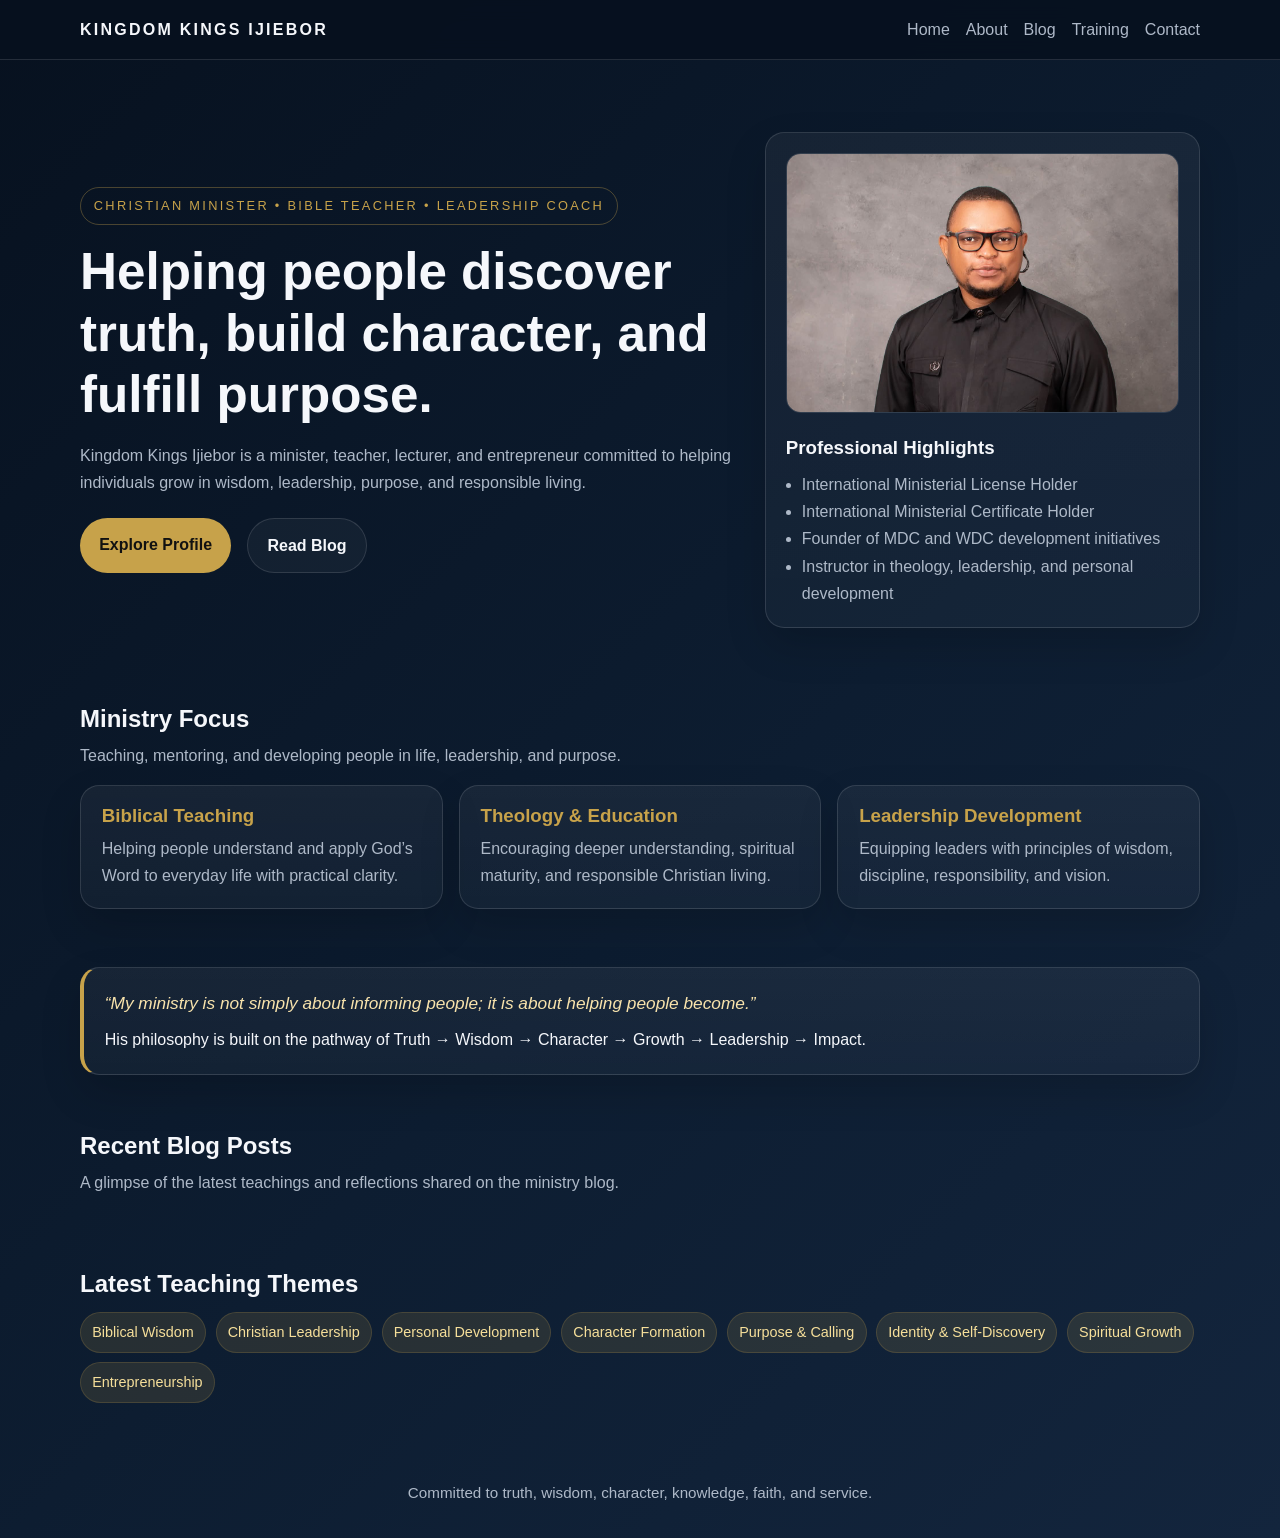
==== index.html @ bddce9ec "Initial website deployment" ====
<!DOCTYPE html>
<html lang="en">
  <head>
    <meta charset="UTF-8" />
    <meta name="viewport" content="width=device-width, initial-scale=1.0" />
    <title>Kingdom Kings Ijiebor | Ministerial Website</title>
    <meta name="description" content="Professional website for Kingdom Kings Ijiebor featuring ministry profile, teachings, blog, and contact information." />
    <link rel="stylesheet" href="styles.css" />
  </head>
  <body>
    <header>
      <div class="container">
        <nav>
          <a href="index.html" class="brand">Kingdom Kings Ijiebor</a>
          <div class="nav-links">
            <a href="index.html">Home</a>
            <a href="about.html">About</a>
            <a href="blog.html">Blog</a>
            <a href="training.html">Training</a>
            <a href="contact.html">Contact</a>
          </div>
        </nav>
      </div>
    </header>

    <main>
      <section class="hero">
        <div class="container hero-grid">
          <div>
            <span class="eyebrow">Christian Minister • Bible Teacher • Leadership Coach</span>
            <h1>Helping people discover truth, build character, and fulfill purpose.</h1>
            <p>
              Kingdom Kings Ijiebor is a minister, teacher, lecturer, and entrepreneur committed to
              helping individuals grow in wisdom, leadership, purpose, and responsible living.
            </p>
            <div class="hero-actions">
              <a class="btn btn-primary" href="about.html">Explore Profile</a>
              <a class="btn btn-secondary" href="blog.html">Read Blog</a>
            </div>
          </div>

          <div class="hero-card">
            <img src="image/Kingdom.jpeg" alt="Kingdom Kings Ijiebor portrait" class="hero-image" />
            <h3>Professional Highlights</h3>
            <ul>
              <li>International Ministerial License Holder</li>
              <li>International Ministerial Certificate Holder</li>
              <li>Founder of MDC and WDC development initiatives</li>
              <li>Instructor in theology, leadership, and personal development</li>
            </ul>
          </div>
        </div>
      </section>

      <section>
        <div class="container">
          <h2 class="section-title">Ministry Focus</h2>
          <p class="section-intro">Teaching, mentoring, and developing people in life, leadership, and purpose.</p>
          <div class="grid grid-3">
            <div class="card">
              <h3>Biblical Teaching</h3>
              <p>Helping people understand and apply God’s Word to everyday life with practical clarity.</p>
            </div>
            <div class="card">
              <h3>Theology & Education</h3>
              <p>Encouraging deeper understanding, spiritual maturity, and responsible Christian living.</p>
            </div>
            <div class="card">
              <h3>Leadership Development</h3>
              <p>Equipping leaders with principles of wisdom, discipline, responsibility, and vision.</p>
            </div>
          </div>
        </div>
      </section>

      <section>
        <div class="container">
          <div class="quote-card">
            <blockquote>“My ministry is not simply about informing people; it is about helping people become.”</blockquote>
            <p>His philosophy is built on the pathway of Truth → Wisdom → Character → Growth → Leadership → Impact.</p>
          </div>
        </div>
      </section>

      <section>
        <div class="container">
          <h2 class="section-title">Recent Blog Posts</h2>
          <p class="section-intro">A glimpse of the latest teachings and reflections shared on the ministry blog.</p>
          <div id="home-posts-preview" class="blog-grid"></div>
        </div>
      </section>

      <section>
        <div class="container">
          <h2 class="section-title">Latest Teaching Themes</h2>
          <div class="pill-list">
            <span class="pill">Biblical Wisdom</span>
            <span class="pill">Christian Leadership</span>
            <span class="pill">Personal Development</span>
            <span class="pill">Character Formation</span>
            <span class="pill">Purpose & Calling</span>
            <span class="pill">Identity & Self-Discovery</span>
            <span class="pill">Spiritual Growth</span>
            <span class="pill">Entrepreneurship</span>
          </div>
        </div>
      </section>
    </main>

    <footer>
      <div class="container">
        <p>Committed to truth, wisdom, character, knowledge, faith, and service.</p>
      </div>
    </footer>
  </body>
</html>
---- styles.css ----
:root {
  --bg: #07111f;
  --surface: #0f1b2c;
  --text: #f5f7fb;
  --muted: #aeb9c8;
  --accent: #c7a24a;
  --accent-2: #4f8f7f;
  --border: rgba(255, 255, 255, 0.12);
}

* {
  box-sizing: border-box;
  margin: 0;
  padding: 0;
}

html {
  scroll-behavior: smooth;
}

body {
  font-family: "Segoe UI", Tahoma, Geneva, Verdana, sans-serif;
  line-height: 1.7;
  color: var(--text);
  background: linear-gradient(135deg, var(--bg), #0d1d31 55%, #13253d);
  min-height: 100vh;
}

a {
  color: inherit;
  text-decoration: none;
}

img {
  max-width: 100%;
}

.container {
  width: min(1120px, calc(100% - 2rem));
  margin: 0 auto;
}

header {
  position: sticky;
  top: 0;
  z-index: 10;
  background: rgba(7, 17, 31, 0.92);
  backdrop-filter: blur(10px);
  border-bottom: 1px solid var(--border);
}

nav {
  display: flex;
  justify-content: space-between;
  align-items: center;
  padding: 1rem 0;
}

.brand {
  font-weight: 700;
  text-transform: uppercase;
  letter-spacing: 0.14em;
}

.nav-links {
  display: flex;
  gap: 1rem;
  color: var(--muted);
}

.nav-links a:hover {
  color: var(--text);
}

main {
  padding-bottom: 2rem;
}

.hero {
  padding: 4.5rem 0 3rem;
}

.hero-grid {
  display: grid;
  grid-template-columns: 1.2fr 0.8fr;
  gap: 2rem;
  align-items: center;
}

.eyebrow {
  display: inline-block;
  padding: 0.45rem 0.8rem;
  border: 1px solid rgba(199, 162, 74, 0.35);
  border-radius: 999px;
  color: var(--accent);
  font-size: 0.8rem;
  letter-spacing: 0.18em;
  text-transform: uppercase;
  margin-bottom: 1rem;
}

h1, h2, h3 {
  line-height: 1.2;
}

h1 {
  font-size: clamp(2.2rem, 4vw, 3.3rem);
  margin-bottom: 1rem;
}

.hero p,
.section-intro,
.card p,
.card li,
.list-text {
  color: var(--muted);
}

.hero-actions {
  display: flex;
  gap: 1rem;
  flex-wrap: wrap;
  margin-top: 1.4rem;
}

.btn {
  display: inline-block;
  padding: 0.8rem 1.2rem;
  border-radius: 999px;
  font-weight: 600;
  transition: transform 180ms ease, background 180ms ease;
}

.btn:hover {
  transform: translateY(-2px);
}

.btn-primary {
  background: var(--accent);
  color: #111;
}

.btn-secondary {
  border: 1px solid var(--border);
  background: rgba(255, 255, 255, 0.04);
}

.card,
.quote-card,
.contact-box,
.hero-card {
  background: linear-gradient(180deg, rgba(255,255,255,0.05), rgba(255,255,255,0.03));
  border: 1px solid var(--border);
  border-radius: 1.2rem;
  box-shadow: 0 18px 40px rgba(0, 0, 0, 0.16);
}

.hero-card {
  padding: 1.25rem;
}

.hero-image {
  width: 100%;
  height: 260px;
  object-fit: cover;
  object-position: center 20%;
  border-radius: 0.9rem;
  margin-bottom: 1rem;
  border: 1px solid var(--border);
}

.hero-card ul {
  margin-top: 0.7rem;
  padding-left: 1rem;
  color: var(--muted);
}

section {
  padding: 1.8rem 0;
}

.section-title {
  font-size: 1.5rem;
  margin-bottom: 0.5rem;
}

.section-intro {
  margin-bottom: 1rem;
}

.grid {
  display: grid;
  gap: 1rem;
}

.grid-2 {
  grid-template-columns: repeat(2, minmax(0, 1fr));
}

.grid-3 {
  grid-template-columns: repeat(3, minmax(0, 1fr));
}

.card {
  padding: 1.2rem 1.3rem;
}

.card h3 {
  color: var(--accent);
  margin-bottom: 0.45rem;
}

.card ul {
  padding-left: 1rem;
  margin-top: 0.6rem;
}

.quote-card {
  padding: 1.3rem;
  border-left: 4px solid var(--accent);
}

.quote-card blockquote {
  font-size: 1.08rem;
  font-style: italic;
  color: #f8e3ac;
  margin-bottom: 0.5rem;
}

.pill-list {
  display: flex;
  flex-wrap: wrap;
  gap: 0.6rem;
  margin-top: 0.8rem;
}

.pill {
  padding: 0.45rem 0.7rem;
  border-radius: 999px;
  background: rgba(199, 162, 74, 0.14);
  color: #f6df9a;
  border: 1px solid rgba(199, 162, 74, 0.2);
  font-size: 0.9rem;
}

.blog-grid {
  display: grid;
  gap: 1rem;
  grid-template-columns: repeat(2, minmax(0, 1fr));
}

.article-card {
  padding: 0.9rem 1rem;
  border: 1px solid var(--border);
  border-radius: 1rem;
  background: rgba(255, 255, 255, 0.03);
  display: flex;
  flex-direction: column;
  gap: 0.35rem;
}

.article-card h3 {
  margin-bottom: 0;
  color: var(--accent);
}

.article-card p {
  margin: 0;
}

.post-body {
  margin-top: 0.05rem;
  color: var(--text);
  line-height: 1.45;
}

.form-grid {
  display: grid;
  gap: 0.9rem;
}

.form-field {
  display: grid;
  gap: 0.4rem;
}

.form-field input,
.form-field textarea {
  width: 100%;
  padding: 0.8rem;
  border-radius: 0.7rem;
  border: 1px solid var(--border);
  background: rgba(255, 255, 255, 0.06);
  color: var(--text);
  font: inherit;
}

.form-field textarea {
  min-height: 140px;
  resize: vertical;
}

.empty-state {
  padding: 1rem;
  border: 1px dashed var(--border);
  border-radius: 1rem;
  color: var(--muted);
  background: rgba(255, 255, 255, 0.03);
}

.contact-box {
  padding: 1.4rem;
  background: linear-gradient(135deg, rgba(79, 143, 127, 0.24), rgba(199, 162, 74, 0.16));
}

.image-card img,
.contact-with-image img {
  width: 100%;
  height: 290px;
  object-fit: cover;
  object-position: center 18%;
  border-radius: 0.9rem;
  margin-bottom: 1rem;
  border: 1px solid var(--border);
}

.contact-with-image {
  display: grid;
  gap: 1rem;
  grid-template-columns: 1fr 1.2fr;
  align-items: center;
}

.training-hero {
  display: grid;
  grid-template-columns: 1.2fr 0.8fr;
  gap: 1.5rem;
  align-items: center;
}

.training-hero .image-card {
  padding: 0.8rem;
}

.join-class-card {
  background: linear-gradient(135deg, rgba(199, 162, 74, 0.16), rgba(79, 143, 127, 0.16));
  border: 1px solid rgba(199, 162, 74, 0.3);
}

footer {
  padding: 1rem 0 2rem;
  text-align: center;
  color: var(--muted);
  font-size: 0.95rem;
}

@media (max-width: 800px) {
  .hero-grid,
  .grid-2,
  .grid-3,
  .blog-grid {
    grid-template-columns: 1fr;
  }

  .nav-links {
    display: none;
  }

  .hero {
    padding-top: 3rem;
  }
}
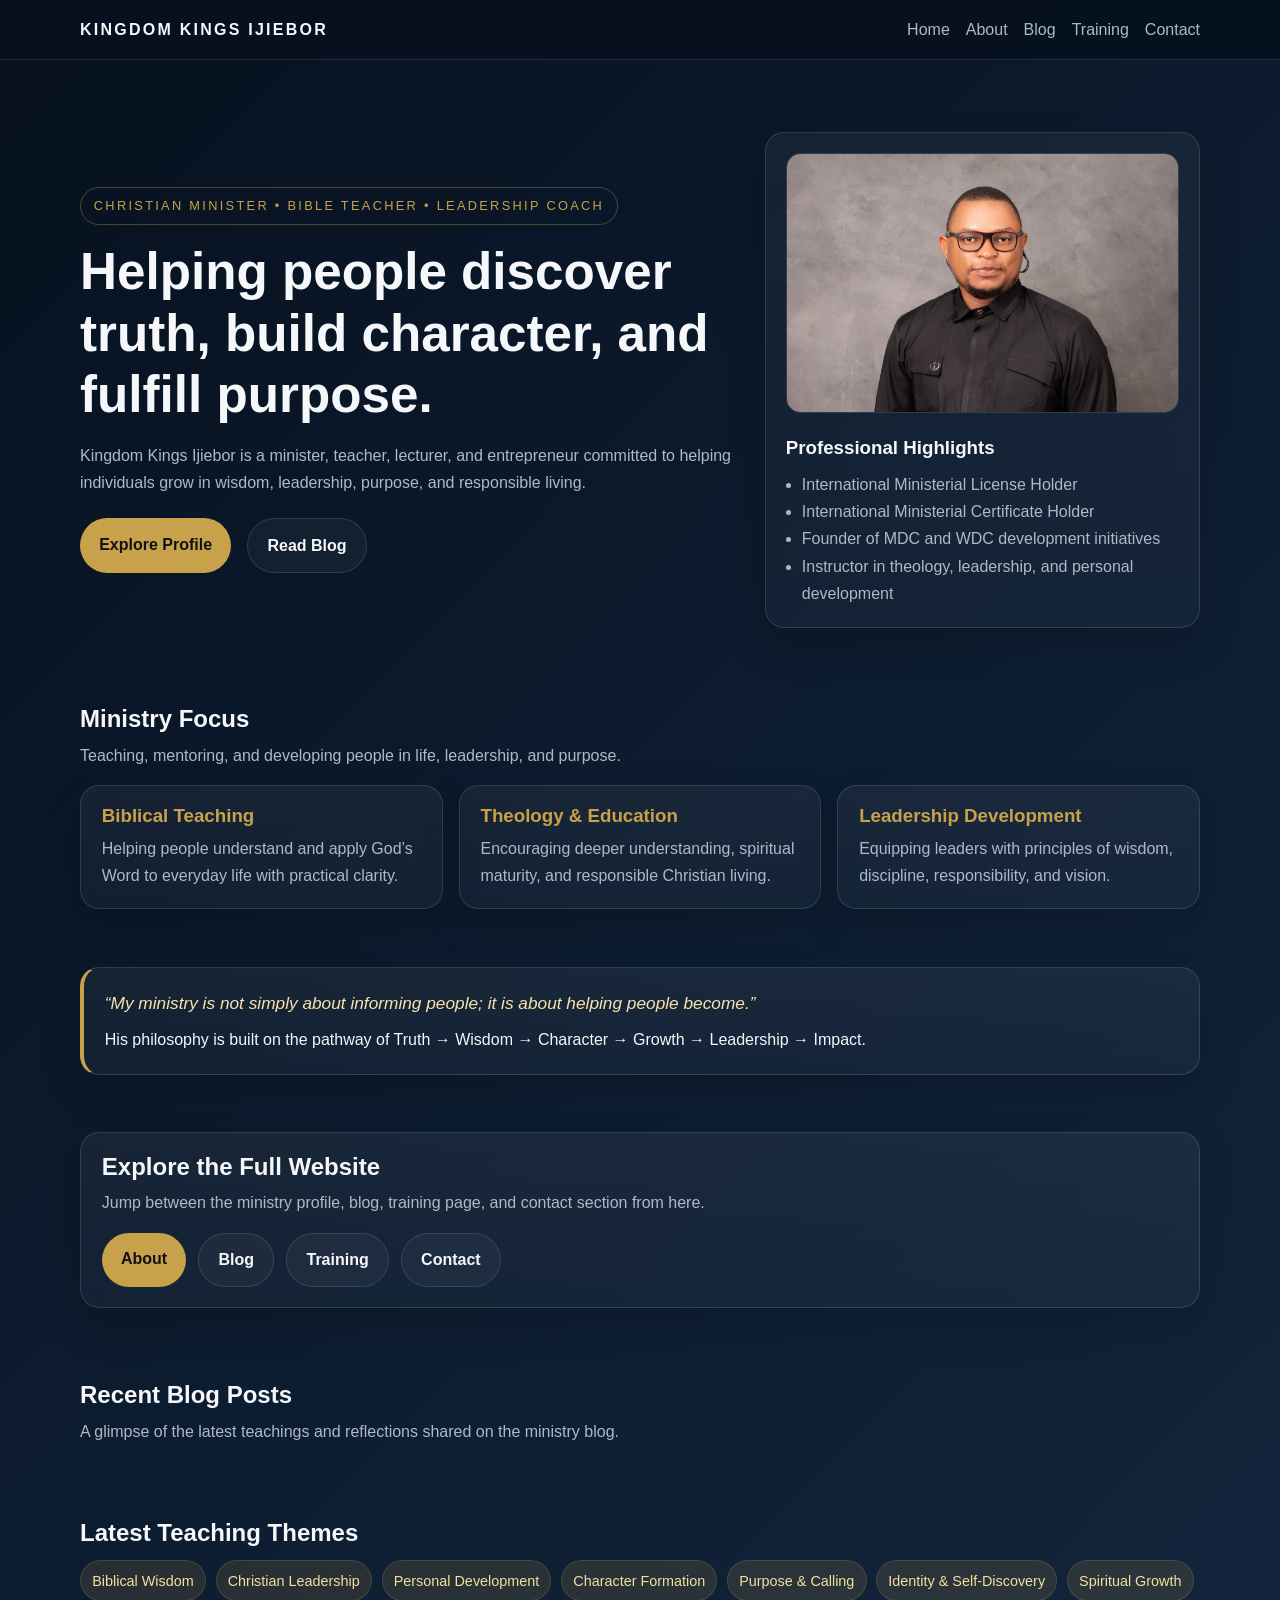
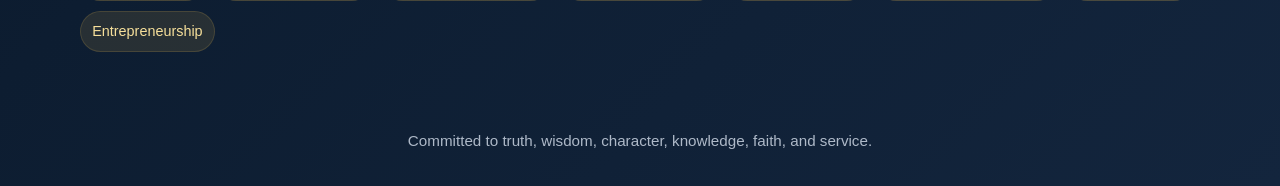
==== commit 19d6b6a4: "Add navigation and post detail pages" ====
--- a/index.html
+++ b/index.html
@@ -84,6 +84,21 @@
 
       <section>
         <div class="container">
+          <div class="card page-nav-card">
+            <h2 class="section-title">Explore the Full Website</h2>
+            <p class="section-intro">Jump between the ministry profile, blog, training page, and contact section from here.</p>
+            <div class="page-nav-grid">
+              <a class="btn btn-primary" href="about.html">About</a>
+              <a class="btn btn-secondary" href="blog.html">Blog</a>
+              <a class="btn btn-secondary" href="training.html">Training</a>
+              <a class="btn btn-secondary" href="contact.html">Contact</a>
+            </div>
+          </div>
+        </div>
+      </section>
+
+      <section>
+        <div class="container">
           <h2 class="section-title">Recent Blog Posts</h2>
           <p class="section-intro">A glimpse of the latest teachings and reflections shared on the ministry blog.</p>
           <div id="home-posts-preview" class="blog-grid"></div>
--- a/styles.css
+++ b/styles.css
@@ -274,6 +274,21 @@
   line-height: 1.45;
 }
 
+.post-detail-card {
+  padding: 1.4rem;
+  border: 1px solid var(--border);
+  border-radius: 1rem;
+  background: rgba(255, 255, 255, 0.03);
+}
+
+.post-detail-card h1 {
+  margin-bottom: 0.6rem;
+}
+
+.post-detail-card .list-text {
+  margin-bottom: 0.8rem;
+}
+
 .form-grid {
   display: grid;
   gap: 0.9rem;
@@ -318,7 +333,7 @@
   width: 100%;
   height: 290px;
   object-fit: cover;
-  object-position: center 18%;
+  object-position: center 12%;
   border-radius: 0.9rem;
   margin-bottom: 1rem;
   border: 1px solid var(--border);
@@ -329,6 +344,17 @@
   gap: 1rem;
   grid-template-columns: 1fr 1.2fr;
   align-items: center;
+}
+
+.page-nav-card {
+  margin-bottom: 1rem;
+}
+
+.page-nav-grid {
+  display: flex;
+  flex-wrap: wrap;
+  gap: 0.75rem;
+  margin-top: 0.8rem;
 }
 
 .training-hero {
